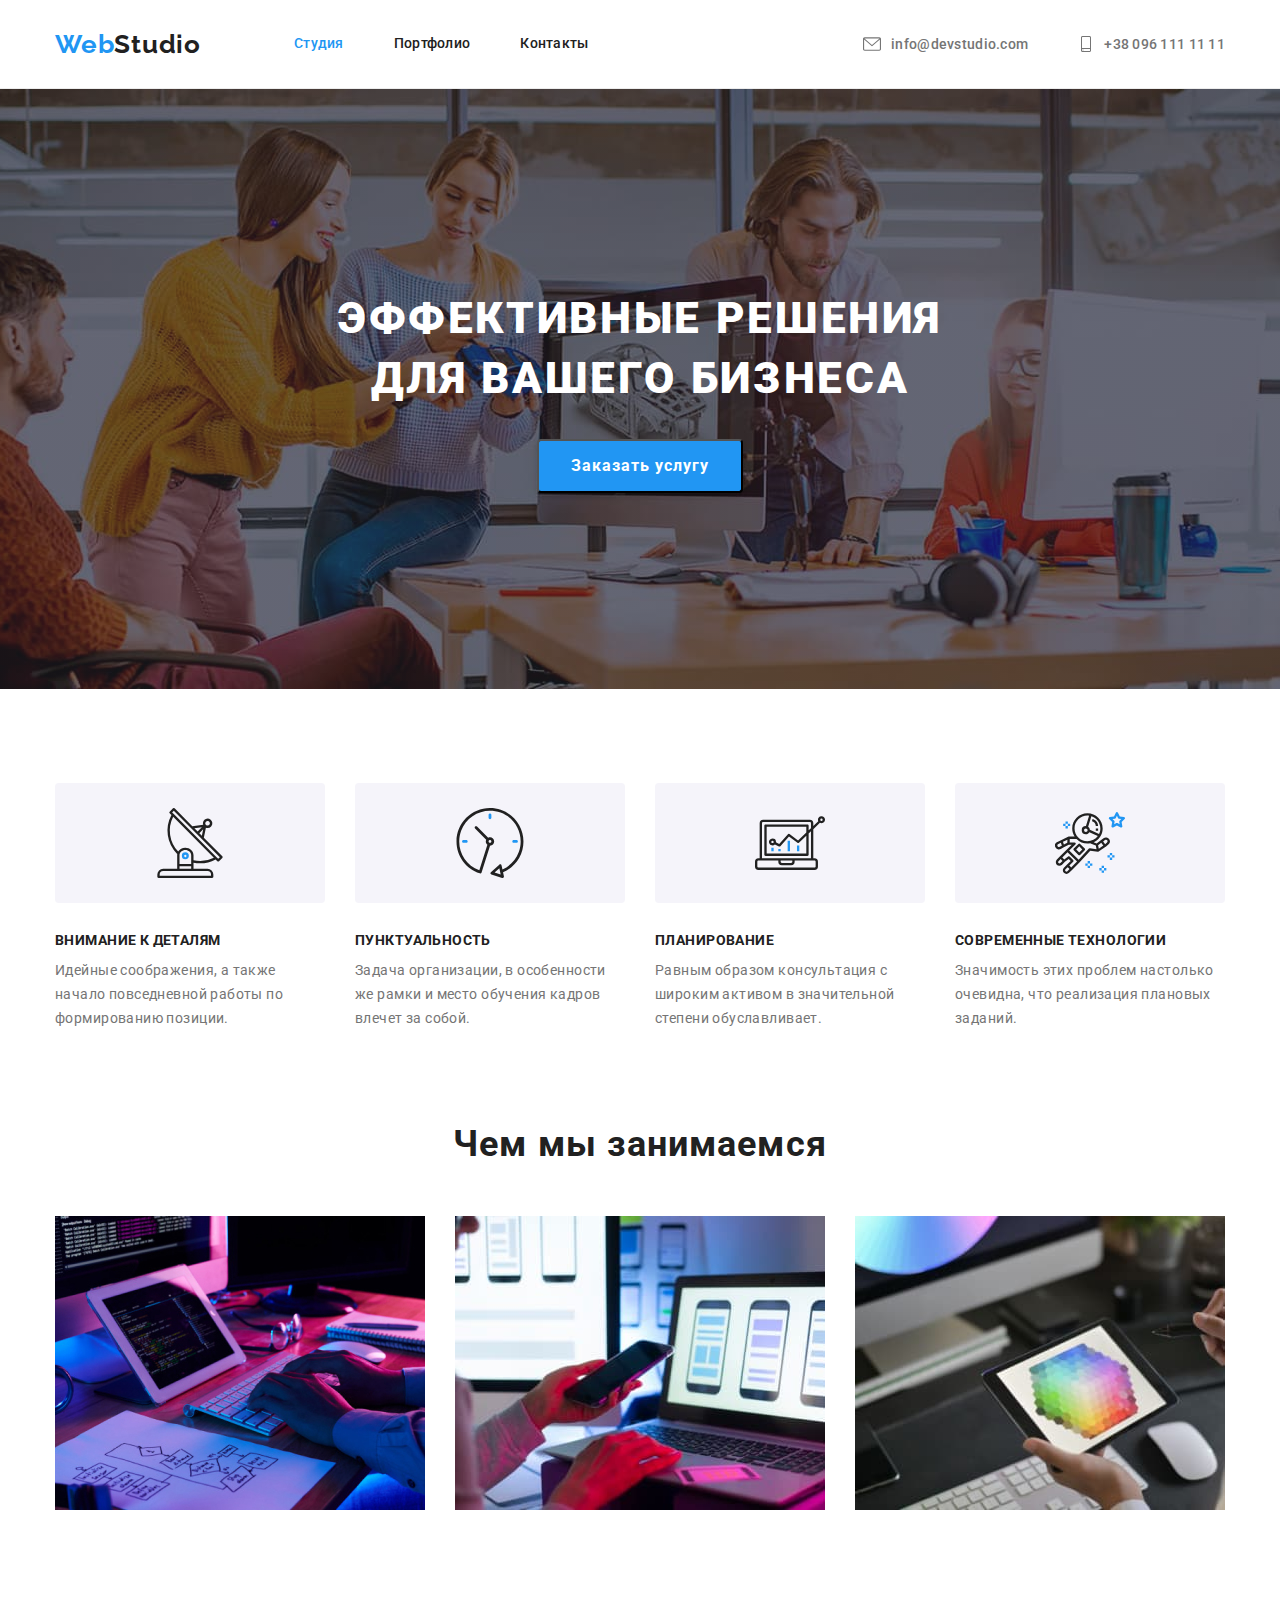
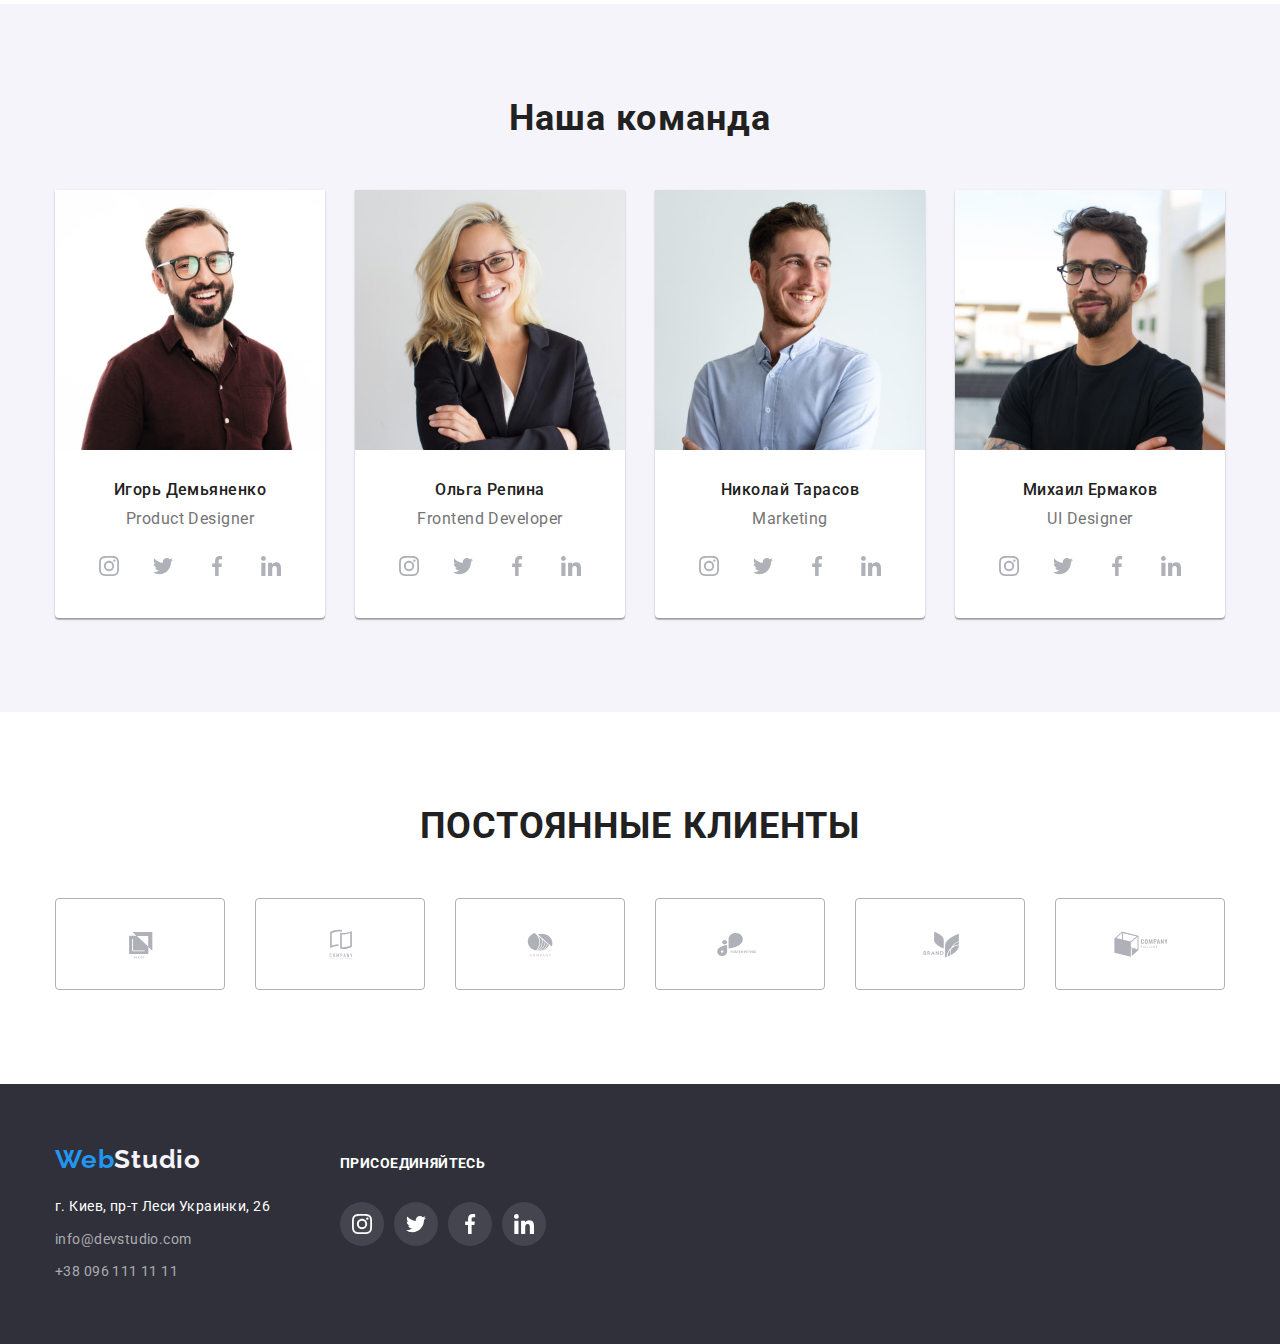
==== index.html @ 097455f9 "add CSS and HTML" ====
<!DOCTYPE html>
<html lang="ru">
  <head>
    <meta charset="utf-8" />
    <meta name="author" content="Bohdan Avramenko" />
    <meta name="description" content="goit-murkuo-hw-01" />
    <title>Главная</title>
    <link rel="preconnect" href="https://fonts.googleapis.com" />
    <link rel="preconnect" href="https://fonts.gstatic.com" crossorigin />
    <link
      href="https://fonts.googleapis.com/css2?family=Raleway:wght@700&family=Roboto:wght@400;500;700;900&display=swap"
      rel="stylesheet"
    />
    <link
      rel="stylesheet"
      href="https://cdnjs.cloudflare.com/ajax/libs/modern-normalize/1.1.0/modern-normalize.min.css"
    />
    <link rel="stylesheet" href="./css/styles.css" />
  </head>
  <body>
    <!-- Header -->
    <header class="page-header">
      <div class="container navigation">
        <!--LOGO -->
        <a href="./index.html" class="logo"
          ><span class="accent">Web</span>Studio</a
        >
        <!--NAVIGATION-->
        <nav class="site-nav">
          <ul class="nav list">
            <li class="list-item">
              <a href="./index.html" class="link current">Студия</a>
            </li>
            <li class="list-item">
              <a href="./portfolio.html" target="_blank" class="link"
                >Портфолио</a
              >
            </li>
            <li class="list-item">
              <a href="./contact.html" class="link">Контакты</a>
            </li>
          </ul>
        </nav>
        <ul class="contacts">
          <li class="link">
            <a class="contacts-item" href="mailto:info@devstudio.com"
              ><svg class="icon-contacts" width="18" height="24">
                <use href="./images/sprite.svg#icon-envelope"></use></svg
              >info@devstudio.com</a
            >
          </li>

          <li class="link">
            <a class="contacts-item" href="tel:+380961111111"
              ><svg class="icon-contacts" width="16" height="24">
                <use href="./images/sprite.svg#icon-smartphone"></use></svg
              >+38 096 111 11 11
            </a>
          </li>
        </ul>
      </div>
    </header>
    <main>
      <!--HERO-->
      <section class="hero section">
        <h1 class="hero-title">
          Эффективные решения <br />
          для вашего бизнеса
        </h1>
        <button type="button" class="button">Заказать услугу</button>
      </section>

      <!-- Middle section - features -->
      <section class="section-middle section">
        <div class="container">
          <h2 class="section-title visually-hidden">О Нас</h2>
          <ul class="features">
            <li class="item icon-antena">
              <h3 class="title">Внимание к деталям</h3>
              <p>
                Идейные соображения, а также начало повседневной работы по
                формированию позиции.
              </p>
            </li>
            <li class="item icon-clock">
              <h3 class="title">Пунктуальность</h3>
              <p>
                Задача организации, в особенности же рамки и место обучения
                кадров влечет за собой.
              </p>
            </li>
            <li class="item icon-diagramm">
              <h3 class="title">Планирование</h3>
              <p>
                Равным образом консультация с широким активом в значительной
                степени обуславливает.
              </p>
            </li>
            <li class="item icon-astronaut">
              <h3 class="title">Современные технологии</h3>
              <p>
                Значимость этих проблем настолько очевидна, что реализация
                плановых заданий.
              </p>
            </li>
          </ul>
        </div>
      </section>
      <!-- Чем мы занимаемся -->
      <section class="section-middle-img section no-padding">
        <div class="container">
          <h2 class="section-title">Чем мы занимаемся</h2>
          <ul class="list">
            <li class="list-item">
              <img
                class="img"
                src="./images/img1.jpg"
                alt="Работа с HTML"
                width="370"
                height="294"
              />
            </li>
            <li class="list-item">
              <img
                class="img"
                src="./images/img2.jpg"
                alt="Разметка сайта для гаджетов"
                width="370"
                height="294"
              />
            </li>
            <li class="list-item">
              <img
                class="img"
                src="./images/img3.jpg"
                alt="Веб оформление"
                width="370"
                height="294"
              />
            </li>
          </ul>
        </div>
      </section>
      <!-- OUR TEAM -->
      <section class="section-team section">
        <div class="container">
          <h2 class="section-title">Наша команда</h2>
          <ul class="list">
            <li class="list-item">
              <img
                class="img"
                src="./images/img4.jpg"
                alt="Игорь Демьяненко"
                width="270"
                height="260"
              />
              <div class="description">
                <h3 class="team-list">Игорь Демьяненко</h3>
                <p class="team-description">Product Designer</p>
                <ul class="social-list">
                  <li class="social-item">
                    <a
                      href=""
                      class="social-links"
                      target="_blank"
                      rel="noopener norefferer"
                      aria-label="иконка Instagramm"
                    >
                      <svg class="social-icons" width="20" height="20">
                        <use
                          href="./images/sprite.svg#icon-instagram"
                        ></use></svg
                    ></a>
                  </li>
                  <li class="social-item">
                    <a
                      href=""
                      class="social-links"
                      target="_blank"
                      rel="noopener norefferer"
                      aria-label="иконка Twitter"
                    >
                      <svg class="social-icons" width="20" height="20">
                        <use href="./images/sprite.svg#icon-twitter"></use></svg
                    ></a>
                  </li>
                  <li class="social-item">
                    <a
                      href=""
                      class="social-links"
                      target="_blank"
                      rel="noopener norefferer"
                      aria-label="иконка Facebook"
                    >
                      <svg class="social-icons" width="20" height="20">
                        <use
                          href="./images/sprite.svg#icon-facebook"
                        ></use></svg
                    ></a>
                  </li>
                  <li class="social-item">
                    <a
                      href=""
                      class="social-links"
                      target="_blank"
                      rel="noopener norefferer"
                      aria-label="иконка Linkedin"
                    >
                      <svg class="social-icons" width="20" height="20">
                        <use
                          href="./images/sprite.svg#icon-linkedin"
                        ></use></svg
                    ></a>
                  </li>
                </ul>
              </div>
            </li>
            <li class="list-item">
              <img
                class="img"
                src="./images/img5.jpg"
                alt="Ольга Репина"
                width="270"
                height="260"
              />
              <div class="description">
                <h3 class="team-list">Ольга Репина</h3>
                <p class="team-description">Frontend Developer</p>
                <ul class="social-list">
                  <li class="social-item">
                    <a
                      href=""
                      class="social-links"
                      target="_blank"
                      rel="noopener norefferer"
                      aria-label="иконка Instagramm"
                    >
                      <svg class="social-icons" width="20" height="20">
                        <use
                          href="./images/sprite.svg#icon-instagram"
                        ></use></svg
                    ></a>
                  </li>
                  <li class="social-item">
                    <a
                      href=""
                      class="social-links"
                      target="_blank"
                      rel="noopener norefferer"
                      aria-label="иконка Twitter"
                    >
                      <svg class="social-icons" width="20" height="20">
                        <use href="./images/sprite.svg#icon-twitter"></use></svg
                    ></a>
                  </li>
                  <li class="social-item">
                    <a
                      href=""
                      class="social-links"
                      target="_blank"
                      rel="noopener norefferer"
                      aria-label="иконка Facebook"
                    >
                      <svg class="social-icons" width="20" height="20">
                        <use
                          href="./images/sprite.svg#icon-facebook"
                        ></use></svg
                    ></a>
                  </li>
                  <li class="social-item">
                    <a
                      href=""
                      class="social-links"
                      target="_blank"
                      rel="noopener norefferer"
                      aria-label="иконка Linkedin"
                    >
                      <svg class="social-icons" width="20" height="20">
                        <use
                          href="./images/sprite.svg#icon-linkedin"
                        ></use></svg
                    ></a>
                  </li>
                </ul>
              </div>
            </li>
            <li class="list-item">
              <img
                class="img"
                src="./images/img6.jpg"
                alt="Николай Тарасов"
                width="270"
                height="260"
              />
              <div class="description">
                <h3 class="team-list">Николай Тарасов</h3>
                <p class="team-description">Marketing</p>
                <ul class="social-list">
                  <li class="social-item">
                    <a
                      href=""
                      class="social-links"
                      target="_blank"
                      rel="noopener norefferer"
                      aria-label="иконка Instagramm"
                    >
                      <svg class="social-icons" width="20" height="20">
                        <use
                          href="./images/sprite.svg#icon-instagram"
                        ></use></svg
                    ></a>
                  </li>
                  <li class="social-item">
                    <a
                      href=""
                      class="social-links"
                      target="_blank"
                      rel="noopener norefferer"
                      aria-label="иконка Twitter"
                    >
                      <svg class="social-icons" width="20" height="20">
                        <use href="./images/sprite.svg#icon-twitter"></use></svg
                    ></a>
                  </li>
                  <li class="social-item">
                    <a
                      href=""
                      class="social-links"
                      target="_blank"
                      rel="noopener norefferer"
                      aria-label="иконка Facebook"
                    >
                      <svg class="social-icons" width="20" height="20">
                        <use
                          href="./images/sprite.svg#icon-facebook"
                        ></use></svg
                    ></a>
                  </li>
                  <li class="social-item">
                    <a
                      href=""
                      class="social-links"
                      target="_blank"
                      rel="noopener norefferer"
                      aria-label="иконка Linkedin"
                    >
                      <svg class="social-icons" width="20" height="20">
                        <use
                          href="./images/sprite.svg#icon-linkedin"
                        ></use></svg
                    ></a>
                  </li>
                </ul>
              </div>
            </li>
            <li class="list-item">
              <img
                class="img"
                src="./images/img7.jpg"
                alt="Михаил Ермаков"
                width="270"
                height="260"
              />
              <div class="description">
                <h3 class="team-list">Михаил Ермаков</h3>
                <p class="team-description">UI Designer</p>
                <ul class="social-list">
                  <li class="social-item">
                    <a
                      href=""
                      class="social-links"
                      target="_blank"
                      rel="noopener norefferer"
                      aria-label="иконка Instagramm"
                    >
                      <svg class="social-icons" width="20" height="20">
                        <use
                          href="./images/sprite.svg#icon-instagram"
                        ></use></svg
                    ></a>
                  </li>
                  <li class="social-item">
                    <a
                      href=""
                      class="social-links"
                      target="_blank"
                      rel="noopener norefferer"
                      aria-label="иконка Twitter"
                    >
                      <svg class="social-icons" width="20" height="20">
                        <use href="./images/sprite.svg#icon-twitter"></use></svg
                    ></a>
                  </li>
                  <li class="social-item">
                    <a
                      href=""
                      class="social-links"
                      target="_blank"
                      rel="noopener norefferer"
                      aria-label="иконка Facebook"
                    >
                      <svg class="social-icons" width="20" height="20">
                        <use
                          href="./images/sprite.svg#icon-facebook"
                        ></use></svg
                    ></a>
                  </li>
                  <li class="social-item">
                    <a
                      href=""
                      class="social-links"
                      target="_blank"
                      rel="noopener norefferer"
                      aria-label="иконка Linkedin"
                    >
                      <svg class="social-icons" width="20" height="20">
                        <use
                          href="./images/sprite.svg#icon-linkedin"
                        ></use></svg
                    ></a>
                  </li>
                </ul>
              </div>
            </li>
          </ul>
        </div>
      </section>
      <!-- OUR CLIENTS -->
      <section class="section">
        <div class="container">
          <h2 class="title clients">Постоянные клиенты</h2>
          <ul class="list clients">
            <li class="list list-client">
              <a href="clients-link">
                <svg class="icon-clients" width="106" height="60">
                  <use href="./images/sprite.svg#icon-client-a"></use>
                </svg>
              </a>
            </li>

            <li class="list list-client">
              <a href="clients-link">
                <svg class="icon-clients" width="106" height="60">
                  <use href="./images/sprite.svg#icon-client-b"></use>
                </svg>
              </a>
            </li>

            <li class="list list-client">
              <a href="clients-link">
                <svg class="icon-clients" width="106" height="60">
                  <use href="./images/sprite.svg#icon-client-c"></use>
                </svg>
              </a>
            </li>

            <li class="list list-client">
              <a href="clients-link">
                <svg class="icon-clients" width="106" height="60">
                  <use href="./images/sprite.svg#icon-client-d"></use>
                </svg>
              </a>
            </li>

            <li class="list list-client">
              <a href="clients-link">
                <svg class="icon-clients" width="106" height="60">
                  <use href="./images/sprite.svg#icon-client-e"></use>
                </svg>
              </a>
            </li>

            <li class="list list-client">
              <a href="clients-link">
                <svg class="icon-clients" width="106" height="60">
                  <use href="./images/sprite.svg#icon-client-f"></use>
                </svg>
              </a>
            </li>
          </ul>
        </div>
      </section>
    </main>
    <footer class="footer">
      <div class="container footer-container">
        <div class="address-footer">
          <a href="./index.html" class="logo-footer"
            ><span class="accent">Web</span>Studio</a
          >
          <address class="address">г. Киев, пр-т Леси Украинки, 26</address>
          <ul class="contact-footer">
            <li class="link">
              <a class="contact-item" href="mailto:info@devstudio.com"
                >info@devstudio.com</a
              >
            </li>
            <li class="link">
              <a class="contact-item" href="tel:+380961111111"
                >+38 096 111 11 11</a
              >
            </li>
          </ul>
        </div>
        <div class="social-footer">
          <h2 class="social-subtitle">Присоединяйтесь</h2>
          <ul class="social-list">
            <li class="link">
              <a href="" class="link-social">
                <svg class="footer-icon" width="20" height="20" aria-label="">
                  <use href="./images/sprite.svg#icon-instagram"></use>
                </svg>
              </a>
            </li>
            <li class="link">
              <a href="" class="link-social">
                <svg class="footer-icon" width="20" height="20" aria-label="">
                  <use href="./images/sprite.svg#icon-twitter"></use>
                </svg>
              </a>
            </li>
            <li class="link">
              <a href="" class="link-social">
                <svg class="footer-icon" width="20" height="20" aria-label="">
                  <use href="./images/sprite.svg#icon-facebook"></use>
                </svg>
              </a>
            </li>
            <li class="link">
              <a href="" class="link-social">
                <svg class="footer-icon" width="20" height="20" aria-label="">
                  <use href="./images/sprite.svg#icon-linkedin"></use>
                </svg>
              </a>
            </li>
          </ul>
        </div>
      </div>
    </footer>
  </body>
</html>
---- css/styles.css ----
/* Make root BOhdan!!!  */

:root {
  --main-white-color: white;
  --blue-accent: #2196f3;
  --black-text-color: #212121;
  --gray-subtitel-contacts: #757575;
  --bcg-diff: #f5f4fa;
}

body {
  background-color: var(--main-bcg-color);
  color: var(--gray-subtitel-contacts);
  font-style: normal;
  font-family: "Roboto", sans-serif;
}
html {
  scroll-behavior: smooth;
}

h1,
h2,
h3,
h4,
h5,
h6,
p,
ul,
a {
  margin: 0;
}

.link {
  text-decoration: none;
}

img {
  display: block;
}

.contacts-item {
  text-decoration: none;
}

ul {
  list-style: none;
  padding: 0;
}

.container {
  width: 1200px;
  padding-left: 15px;
  padding-right: 15px;
  margin-left: auto;
  margin-right: auto;
}
/* header */
.page-header {
  border-bottom: 1px solid #ececec;
}

.navigation {
  display: flex;
  align-items: center;
}

/* Logo */
.logo {
  margin-right: 93px;

  color: var(--black-text-color);
  font-family: "Raleway", sans-serif;
  font-weight: 700;
  font-size: 26px;
  line-height: 1.19;
  letter-spacing: 0.03em;
  text-decoration: none;
}
.logo > .accent {
  color: var(--blue-accent);
}
.logo:focus {
  color: var(--blue-accent);
}
/* Navigation */

.site-nav a {
  color: var(--black-text-color);
}
.site-nav > .list {
  display: flex;
  font-weight: 500;
  font-size: 14px;
  line-height: 1.14;
  letter-spacing: 0.02em;
}

.nav .list-item:not(:last-child) {
  margin-right: 50px;
}
.site-nav .link {
  display: block;
  padding-top: 32px;
  padding-bottom: 32px;
}

.site-nav .link.current {
  color: var(--blue-accent);
}
.site-nav .link:hover,
.site-nav .link:focus {
  color: var(--blue-accent);
}

/* CONTACTS-HEADER */
.contacts {
  display: flex;
  margin-left: auto;
}
.contacts .link:not(:last-child) {
  margin-right: 50px;
}
.contacts-item {
  display: flex;
  align-items: center;
  justify-content: center;
  padding-top: 32px;
  padding-bottom: 32px;

  color: var(--gray-subtitel-contacts);
  font-weight: 500;
  font-size: 14px;
  line-height: 1.19;
  letter-spacing: 0.02em;
}
.contacts-item:hover,
.contacts-item:focus {
  color: var(--blue-accent);
}

.icon-contacts {
  fill: currentColor;
  margin-right: 10px;
}
/* ========HERO========== */
.hero.section {
  max-width: 1600px;
  height: 600px;
  padding-top: 200px;
  padding-bottom: 200px;
  margin-left: auto;
  margin-right: auto;

  background-color: #2f303a;
  background-image: linear-gradient(
      to right,
      rgba(47, 48, 58, 0.4),
      rgba(47, 48, 58, 0.4)
    ),
    url(../images/herobcg.jpeg);
  background-position: center;
  background-size: cover;
  background-repeat: no-repeat;

  text-align: center;
}

.hero .hero-title {
  margin-bottom: 30px;
  color: var(--main-white-color);

  font-weight: 900;
  font-size: 44px;
  line-height: 1.36;
  text-align: center;
  letter-spacing: 0.06em;
  text-transform: uppercase;
}
/* button-hero*/
.button {
  display: inline-block;
  min-width: 200px;
  border-radius: 4px;
  padding: 10px 32px;
  color: var(--main-white-color);
  background-color: var(--blue-accent);
  box-shadow: 0px 4px 4px rgba(0, 0, 0, 0.15);
  font-weight: 700;
  font-size: 16px;
  line-height: 1.88;
  align-items: center;
  letter-spacing: 0.06em;
  cursor: pointer;
  font-style: inherit;
  text-align: center;
}
.button:hover,
.button:focus {
  color: var(--main-white-color);
  background-color: #188ce8;
}
/* Section-middle*/

.section {
  padding-top: 94px;
  padding-bottom: 94px;
}
.visually-hidden {
  position: absolute;
  width: 1px;
  height: 1px;
  margin: -1px;
  border: 0;
  padding: 0;

  white-space: nowrap;
  clip-path: inset(100%);
  clip: rect(0 0 0 0);
  overflow: hidden;
}

.section-middle .item::before {
  display: block;
  content: "";
  height: 120px;
  background-color: #f5f4fa;
  border-radius: 4px;

  margin-bottom: 30px;

  padding: 25px 100px;
  background-position: center;
  background-repeat: no-repeat;
}

.item.icon-antena::before {
  background-image: url(../images/middleantena.svg);
}

.item.icon-clock::before {
  background-image: url(../images/middleclock.svg);
}

.item.icon-diagramm::before {
  background-image: url(../images/middlediagramm.svg);
}

.item.icon-astronaut::before {
  background-image: url(../images/middleastronaut\ .svg);
}
.title {
  margin-bottom: 10px;
  color: var(--black-text-color);
  font-weight: 700;
  font-size: 14px;
  line-height: 1.14;
  letter-spacing: 0.03em;
  text-transform: uppercase;
}

.features {
  display: flex;
  justify-content: space-between;
  font-weight: 400;
  font-size: 14px;
  line-height: 1.7;
  letter-spacing: 0.03em;
}

.features .item {
  width: 270px;
}

/* section-middle img фото работ */
.section-middle-img .list {
  display: flex;
}

.section-middle-img .list-item:not(:last-child) {
  margin-right: 30px;
}
.section-title {
  margin-bottom: 50px;
  color: var(--black-text-color);
  font-weight: 700;
  font-size: 36px;
  line-height: 1.16;
  text-align: center;
  letter-spacing: 0.03em;
}
.section.no-padding {
  padding-top: 0px;
}

/*TEAM*/

.section-team .description {
  padding-top: 30px;
  padding-bottom: 30px;
}
.section-team {
  background-color: var(--bcg-diff);
}
.section-team .list {
  display: flex;
}

.section-team .list-item {
  box-shadow: 0px 1px 3px rgba(0, 0, 0, 0.12), 0px 1px 1px rgba(0, 0, 0, 0.14),
    0px 2px 1px rgba(0, 0, 0, 0.2);
}
/* SOCIAL ICONS */
.social-list {
  display: flex;
  align-items: center;
  justify-content: center;
}

.social-item:not(:last-child) {
  margin-right: 10px;
}

.social-links {
  display: flex;
  align-items: center;
  justify-content: center;

  width: 44px;
  height: 44px;

  background-color: #ffffff;
  color: #afb1b8;

  border-radius: 50%;
}

.social-icons {
  fill: #afb1b8;
}

.social-links:hover,
.social-links:focus {
  background-color: #2196f3;
}

.social-item:hover .social-icons,
.social-links:focus .social-icons {
  fill: #ffffff;
}

.team-list {
  margin-bottom: 10px;

  color: var(--black-text-color);
  font-weight: 500;
  font-size: 16px;
  line-height: 1.19;
  letter-spacing: 0.03em;
}
.team-description {
  margin-bottom: 16px;
}

.section-team .list-item {
  background-color: var(--main-white-color);
  border-bottom-right-radius: 4px;
  border-bottom-left-radius: 4px;

  text-align: center;
}

.section-team .list-item:not(:last-child) {
  margin-right: 30px;
}

.section-team p {
  color: var(--gray-subtitel-contacts);
  text-align: center;
  font-weight: 400;
  font-size: 16px;
  line-height: 1.19;
  letter-spacing: 0.03em;
}

/* OUR CLIENTS */

.title.clients {
  font-weight: 700;
  font-size: 36px;
  line-height: 1.16;
  text-align: center;
  letter-spacing: 0.03em;
  color: #212121;
  margin-bottom: 50px;
}

.list.clients {
  display: flex;
  align-items: center;
  justify-content: center;
}

.list-client {
  display: flex;
  align-items: center;
  justify-content: center;
}

.list-client {
  display: block;

  padding: 16px 32px;
  width: 170px;
  height: 92px;

  border: 1px solid #afb1b8;
  border-radius: 4px;
}

.list-client:hover {
  border-color: #2196f3;
}

.list-client:not(:last-child) {
  margin-right: 30px;
}

.icon-clients {
  fill: #afb1b8;
}

.list-client:hover .icon-clients,
.list-client:focus .icon-clients {
  fill: #2196f3;
}

/* FOOTER*/

/*  */

.footer-container {
  display: flex;
  align-items: baseline;
}

.social-footer {
  margin-left: 70px;
}

.social-subtitle {
  margin-bottom: 30px;
  font-weight: 700;
  font-size: 14px;
  line-height: 1.14;
  letter-spacing: 0.03em;
  text-transform: uppercase;

  color: #ffffff;
}

.social-list .link {
  display: flex;
  align-items: center;
  justify-content: center;

  width: 44px;
  height: 44px;
  border-radius: 50%;
  background-color: rgba(255, 255, 255, 0.1);
}
.link-social {
  display: flex;
  align-items: center;
  justify-content: center;
}

.social-list .link:not(:last-child) {
  margin-right: 10px;
}

.footer-icon {
  fill: #ffffff;
}
.social-list .link:hover,
.social-list .link:focus {
  background-color: #2196f3;
}

/*  */
.footer {
  padding-top: 60px;
  padding-bottom: 60px;
  background-color: #2f303a;
}

.logo-footer {
  display: block;
  margin-bottom: 20px;

  color: var(--bcg-diff);
  font-family: "Raleway", sans-serif;
  font-weight: 700;
  font-size: 26px;
  line-height: 1.19;
  letter-spacing: 0.03em;
  text-decoration: none;
}
.logo-footer > .accent {
  color: var(--blue-accent);
}
.logo-footer:focus {
  color: var(--blue-accent);
}
.address {
  margin-bottom: 9px;

  color: var(--main-white-color);
  font-size: 14px;
  line-height: 1.71;
  letter-spacing: 0.03em;
  font-style: normal;
}

.contact-item {
  padding-left: 0px;
  color: rgba(255, 255, 255, 0.6);
  font-weight: 400;
  font-size: 14px;
  line-height: 1.71;
  letter-spacing: 0.03em;

  text-decoration: none;
}

.contact-footer .link:not(:last-child) {
  margin-bottom: 9px;
}
/* PORTFOLIO  */
/*MAIN*/
/*BUTTON*/
.button-primary {
  display: inline-block;
  min-width: 73px;

  border: none;
  border-radius: 4px;
  padding: 6px 22px;

  color: var(--black-text-color);
  background-color: var(--bcg-diff);
  cursor: pointer;
  font-family: inherit;
  font-weight: 500;
  text-align: center;
}
.button-primary:hover,
.button-primary:focus {
  color: var(--main-white-color);
  background-color: var(--blue-accent);
  box-shadow: 0px 1px 3px rgba(0, 0, 0, 0.12), 0px 1px 1px rgba(0, 0, 0, 0.14),
    0px 2px 1px rgba(0, 0, 0, 0.2);
}
.suggestion-list {
  display: flex;

  justify-content: center;
  margin-bottom: 50px;
}
.suggestion-list .list-item:not(:last-child) {
  margin-right: 8px;
}

.suggestion-items {
  display: flex;
  flex-wrap: wrap;
}

.suggestion.list-item {
  display: inline-block;
}
.boxes {
  box-shadow: none;
  text-decoration: none;
}
/* hover and focus for boxes if needed */
.boxes:hover,
.boxes:focus {
  color: var(--blue-accent);
}

/*SUGGESTION-ITEMS*/

.suggestion-items .list-item {
  width: calc((100% - 60px) / 3);
  margin-bottom: 30px;
  margin-right: 30px;
}

.suggestion-items .list-item:hover,
.suggestion-items .list-item:focus {
  box-shadow: 0px 1px 3px rgba(0, 0, 0, 0.12), 0px 1px 1px rgba(0, 0, 0, 0.14),
    0px 2px 1px rgba(0, 0, 0, 0.2);
}

.suggestion-items .list-item:nth-child(3n) {
  margin-right: 0;
}
.suggestion-items .list-item:nth-last-child(-n + 3) {
  margin-bottom: 0;
}

.cards-description {
  padding-top: 20px;
  padding-right: 24px;
  padding-bottom: 20px;
  padding-left: 24px;

  border: 1px solid #eeeeee;
  border-top: none;
}

.suggestion-items .list-item .suggestion-title {
  color: var(--black-text-color);
  font-weight: 700;
  font-size: 18px;
  line-height: 2;
  letter-spacing: 0.06em;
  text-decoration: none;
}

.suggestion-scroll {
  color: var(--gray-subtitel-contacts);
  font-weight: 400;
  font-size: 16px;
  line-height: 1.88;
  letter-spacing: 0.03em;
  text-decoration: none;
}
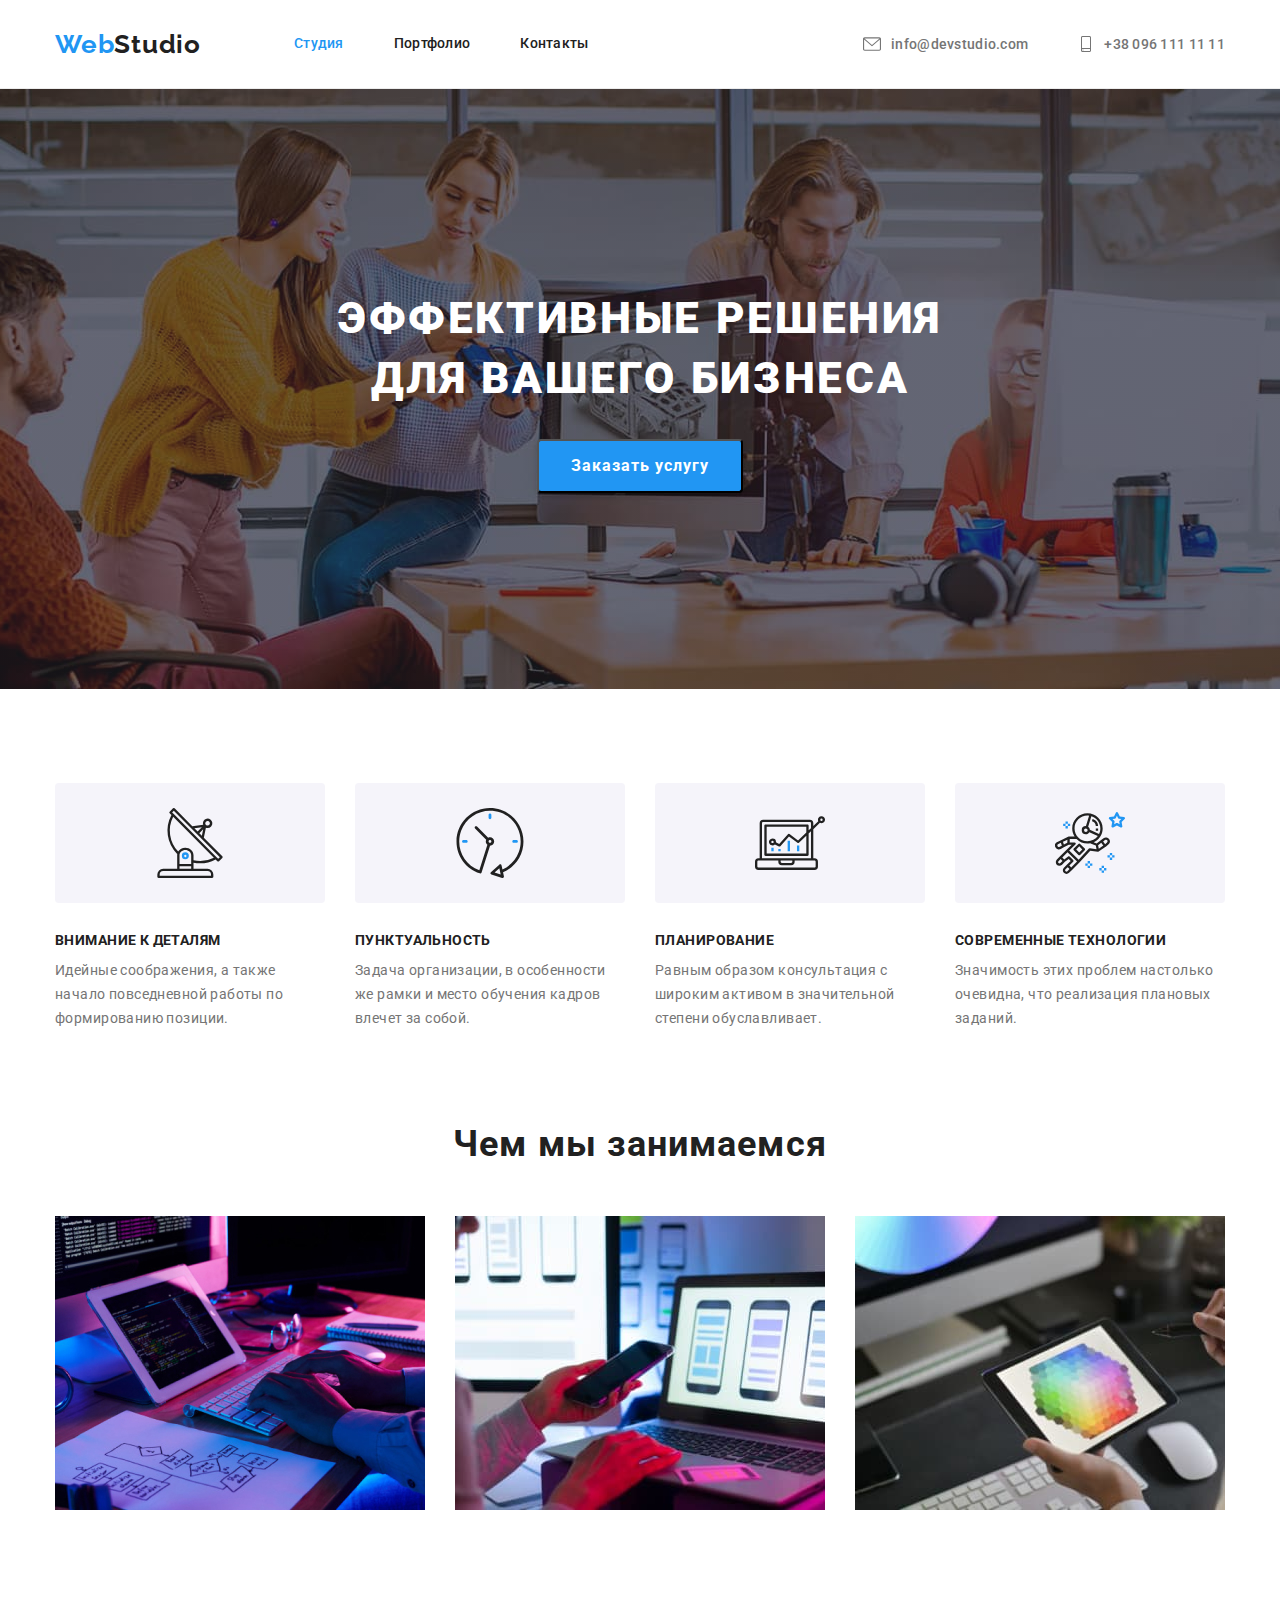
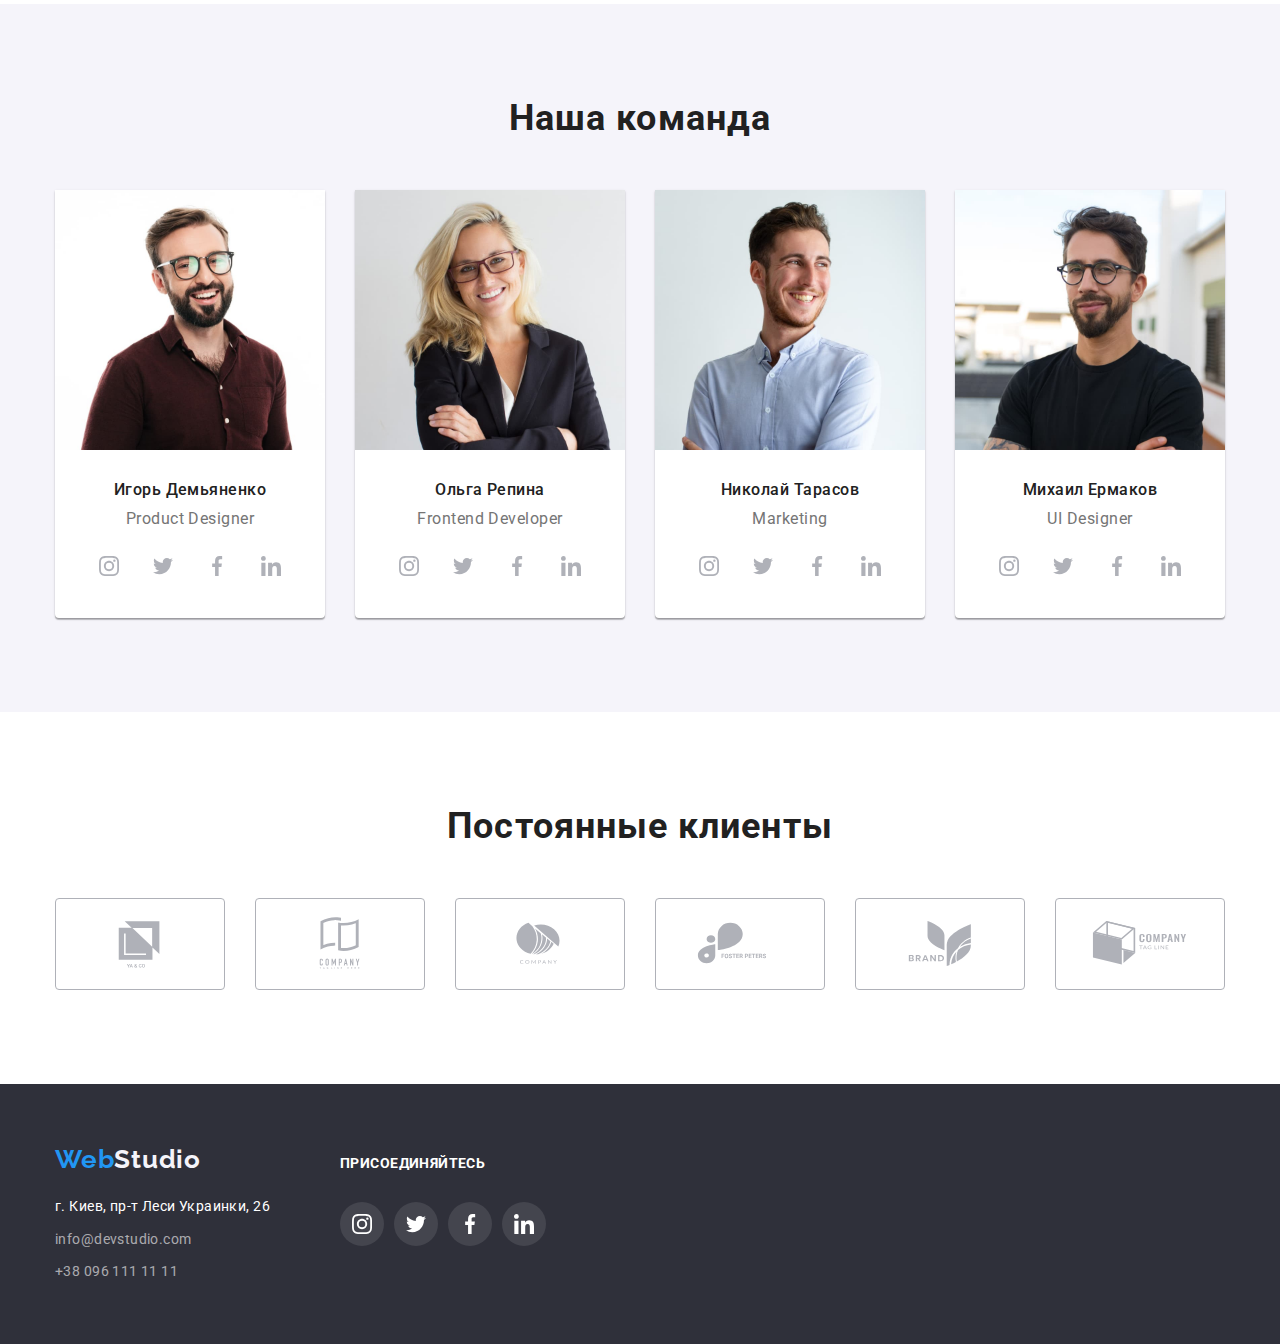
==== commit 1c7f12d2: "CSS change and new SVG" ====
--- a/index.html
+++ b/index.html
@@ -428,10 +428,10 @@
       <!-- OUR CLIENTS -->
       <section class="section">
         <div class="container">
-          <h2 class="title clients">Постоянные клиенты</h2>
+          <h2 class="title-clients">Постоянные клиенты</h2>
           <ul class="list clients">
             <li class="list list-client">
-              <a href="clients-link">
+              <a href="" class="clients-link">
                 <svg class="icon-clients" width="106" height="60">
                   <use href="./images/sprite.svg#icon-client-a"></use>
                 </svg>
@@ -439,7 +439,7 @@
             </li>
 
             <li class="list list-client">
-              <a href="clients-link">
+              <a href="" class="clients-link">
                 <svg class="icon-clients" width="106" height="60">
                   <use href="./images/sprite.svg#icon-client-b"></use>
                 </svg>
@@ -447,7 +447,7 @@
             </li>
 
             <li class="list list-client">
-              <a href="clients-link">
+              <a href="" class="clients-link">
                 <svg class="icon-clients" width="106" height="60">
                   <use href="./images/sprite.svg#icon-client-c"></use>
                 </svg>
@@ -455,7 +455,7 @@
             </li>
 
             <li class="list list-client">
-              <a href="clients-link">
+              <a href="" class="clients-link">
                 <svg class="icon-clients" width="106" height="60">
                   <use href="./images/sprite.svg#icon-client-d"></use>
                 </svg>
@@ -463,7 +463,7 @@
             </li>
 
             <li class="list list-client">
-              <a href="clients-link">
+              <a href="" class="clients-link">
                 <svg class="icon-clients" width="106" height="60">
                   <use href="./images/sprite.svg#icon-client-e"></use>
                 </svg>
@@ -471,7 +471,7 @@
             </li>
 
             <li class="list list-client">
-              <a href="clients-link">
+              <a href="" class="clients-link">
                 <svg class="icon-clients" width="106" height="60">
                   <use href="./images/sprite.svg#icon-client-f"></use>
                 </svg>
@@ -481,6 +481,8 @@
         </div>
       </section>
     </main>
+
+    <!-- FOOTER -->
     <footer class="footer">
       <div class="container footer-container">
         <div class="address-footer">
--- a/css/styles.css
+++ b/css/styles.css
@@ -384,7 +384,7 @@
 
 /* OUR CLIENTS */
 
-.title.clients {
+.title-clients {
   font-weight: 700;
   font-size: 36px;
   line-height: 1.16;
@@ -399,25 +399,25 @@
   align-items: center;
   justify-content: center;
 }
-
+/* 
 .list-client {
   display: flex;
   align-items: center;
   justify-content: center;
-}
-
-.list-client {
-  display: block;
-
-  padding: 16px 32px;
+} */
+
+.clients-link {
+  display: flex;
+  align-items: center;
+  justify-content: center;
   width: 170px;
   height: 92px;
 
   border: 1px solid #afb1b8;
   border-radius: 4px;
 }
-
-.list-client:hover {
+.clients-link:hover,
+.clients-link:focus {
   border-color: #2196f3;
 }
 
@@ -429,8 +429,8 @@
   fill: #afb1b8;
 }
 
-.list-client:hover .icon-clients,
-.list-client:focus .icon-clients {
+.clients-link:hover .icon-clients,
+.clients-link:focus .icon-clients {
   fill: #2196f3;
 }
 
@@ -459,19 +459,18 @@
 }
 
 .social-list .link {
-  display: flex;
-  align-items: center;
-  justify-content: center;
-
   width: 44px;
   height: 44px;
   border-radius: 50%;
+}
+.link-social {
+  width: 100%;
+  height: 100%;
+  display: flex;
+  align-items: center;
+  justify-content: center;
+  border-radius: 50%;
   background-color: rgba(255, 255, 255, 0.1);
-}
-.link-social {
-  display: flex;
-  align-items: center;
-  justify-content: center;
 }
 
 .social-list .link:not(:last-child) {
@@ -481,8 +480,8 @@
 .footer-icon {
   fill: #ffffff;
 }
-.social-list .link:hover,
-.social-list .link:focus {
+.link-social:hover,
+.link-social:focus {
   background-color: #2196f3;
 }
 
@@ -582,11 +581,6 @@
   box-shadow: none;
   text-decoration: none;
 }
-/* hover and focus for boxes if needed */
-.boxes:hover,
-.boxes:focus {
-  color: var(--blue-accent);
-}
 
 /*SUGGESTION-ITEMS*/
 
@@ -595,9 +589,12 @@
   margin-bottom: 30px;
   margin-right: 30px;
 }
-
-.suggestion-items .list-item:hover,
-.suggestion-items .list-item:focus {
+.suggestion-items .boxes {
+  display: block;
+}
+
+.suggestion-items .boxes:hover,
+.suggestion-items .boxes:focus {
   box-shadow: 0px 1px 3px rgba(0, 0, 0, 0.12), 0px 1px 1px rgba(0, 0, 0, 0.14),
     0px 2px 1px rgba(0, 0, 0, 0.2);
 }
